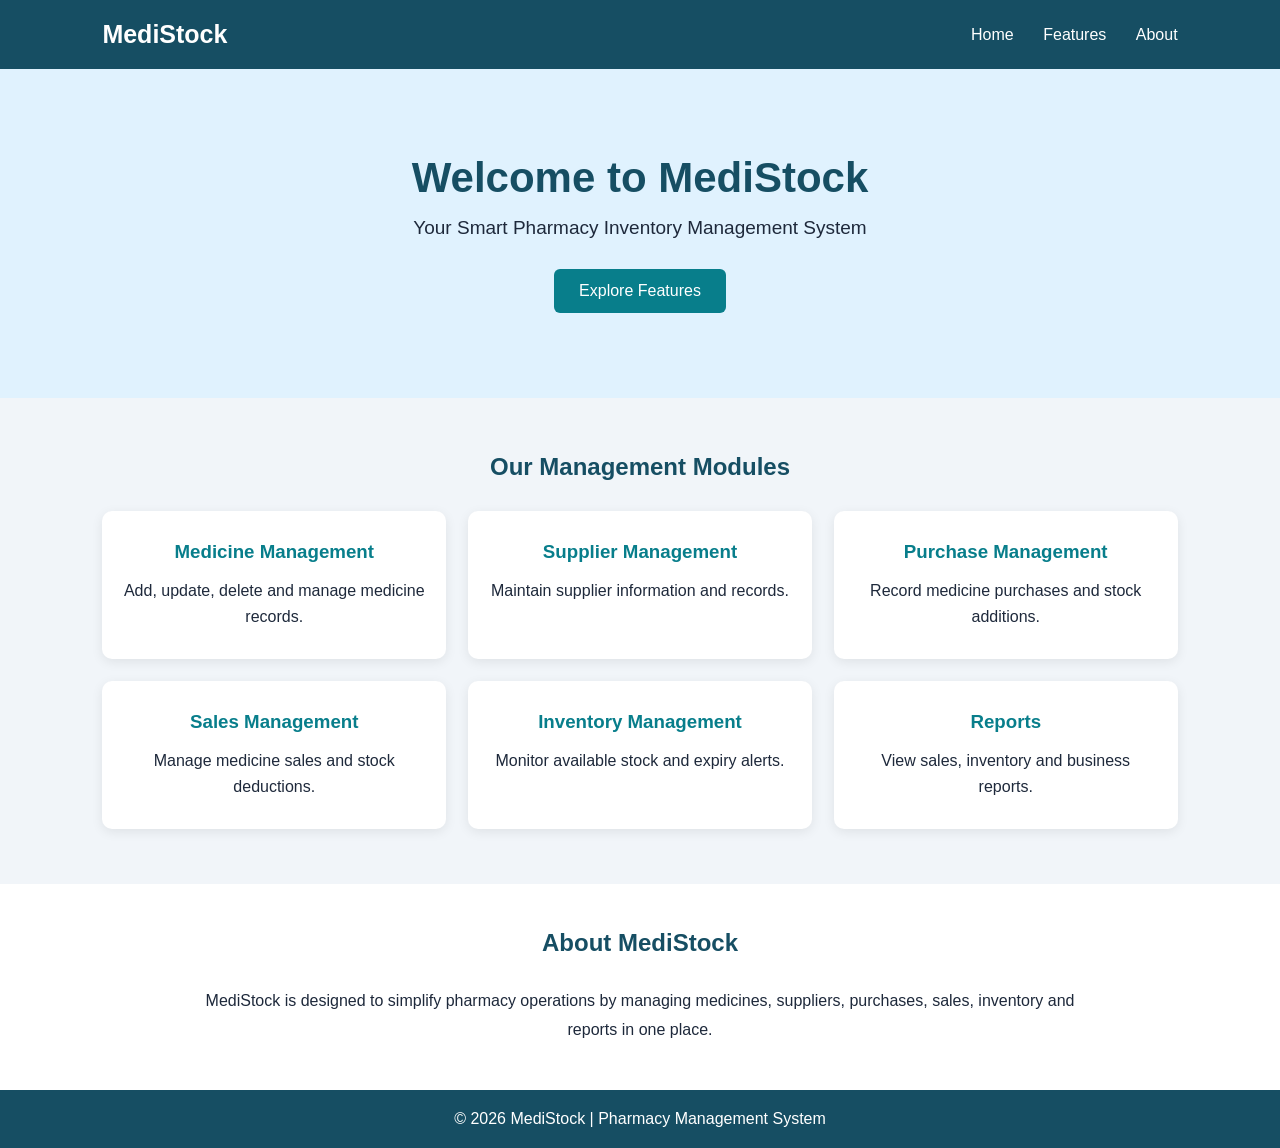
==== webapp/index.html @ b9a1a574 "complete database authentication and Tomcat login integration" ====
<!DOCTYPE html>
<html lang="en">
<head>
    <meta charset="UTF-8">
    <meta name="viewport" content="width=device-width, initial-scale=1.0">
    <title>MediStock | Pharmacy Management</title>
    <link rel="stylesheet" href="style.css">
</head>
<body>

    <header class="navbar">
        <div class="logo">MediStock</div>
        <nav>
            <a href="index.html">Home</a>
            <a href="#features">Features</a>
            <a href="#about">About</a>
        </nav>
    </header>

    <main>
        <section class="hero">
            <h1>Welcome to MediStock</h1>
            <p>Your Smart Pharmacy Inventory Management System</p>
            <a href="#features" class="btn">Explore Features</a>
        </section>

        <section id="features" class="features">
            <h2>Our Management Modules</h2>

            <div class="card-container">

                <div class="card">
                    <h3>Medicine Management</h3>
                    <p>Add, update, delete and manage medicine records.</p>
                </div>

                <div class="card">
                    <h3>Supplier Management</h3>
                    <p>Maintain supplier information and records.</p>
                </div>

                <div class="card">
                    <h3>Purchase Management</h3>
                    <p>Record medicine purchases and stock additions.</p>
                </div>

                <div class="card">
                    <h3>Sales Management</h3>
                    <p>Manage medicine sales and stock deductions.</p>
                </div>

                <div class="card">
                    <h3>Inventory Management</h3>
                    <p>Monitor available stock and expiry alerts.</p>
                </div>

                <div class="card">
                    <h3>Reports</h3>
                    <p>View sales, inventory and business reports.</p>
                </div>

            </div>
        </section>

        <section id="about" class="about">
            <h2>About MediStock</h2>
            <p>
                MediStock is designed to simplify pharmacy operations
                by managing medicines, suppliers, purchases, sales,
                inventory and reports in one place.
            </p>
        </section>
    </main>

    <footer>
        <p>© 2026 MediStock | Pharmacy Management System</p>
    </footer>

</body>
</html>
---- webapp/style.css ----
* {
    margin: 0;
    padding: 0;
    box-sizing: border-box;
}

body {
    font-family: Arial, sans-serif;
    background: #f1f5f9;
    color: #1e293b;
}

.navbar {
    background: #164e63;
    color: white;
    padding: 20px 8%;
    display: flex;
    justify-content: space-between;
    align-items: center;
}

.logo {
    font-size: 25px;
    font-weight: bold;
}

nav a {
    color: white;
    text-decoration: none;
    margin-left: 25px;
}

nav a:hover {
    color: #67e8f9;
}

.hero {
    background: #e0f2fe;
    text-align: center;
    padding: 85px 20px;
}

.hero h1 {
    font-size: 42px;
    color: #164e63;
    margin-bottom: 15px;
}

.hero p {
    font-size: 19px;
    margin-bottom: 30px;
}

.btn {
    display: inline-block;
    background: #087e8b;
    color: white;
    padding: 13px 25px;
    border-radius: 6px;
    text-decoration: none;
}

.btn:hover {
    background: #065f68;
}

.features {
    padding: 55px 8%;
    text-align: center;
}

.features h2,
.about h2 {
    color: #164e63;
    margin-bottom: 30px;
}

.card-container {
    display: grid;
    grid-template-columns: repeat(3, 1fr);
    gap: 22px;
}

.card {
    background: white;
    padding: 30px 20px;
    border-radius: 10px;
    box-shadow: 0 3px 12px rgba(0, 0, 0, 0.08);
}

.card h3 {
    color: #087e8b;
    margin-bottom: 15px;
}

.card p {
    line-height: 1.6;
}

.about {
    text-align: center;
    padding: 45px 15%;
    background: white;
}

.about p {
    line-height: 1.8;
}

footer {
    background: #164e63;
    color: white;
    text-align: center;
    padding: 20px;
}

@media (max-width: 768px) {
    .card-container {
        grid-template-columns: 1fr;
    }

    .navbar {
        flex-direction: column;
        gap: 15px;
    }

    nav a {
        margin: 0 8px;
    }

    .hero h1 {
        font-size: 32px;
    }
}
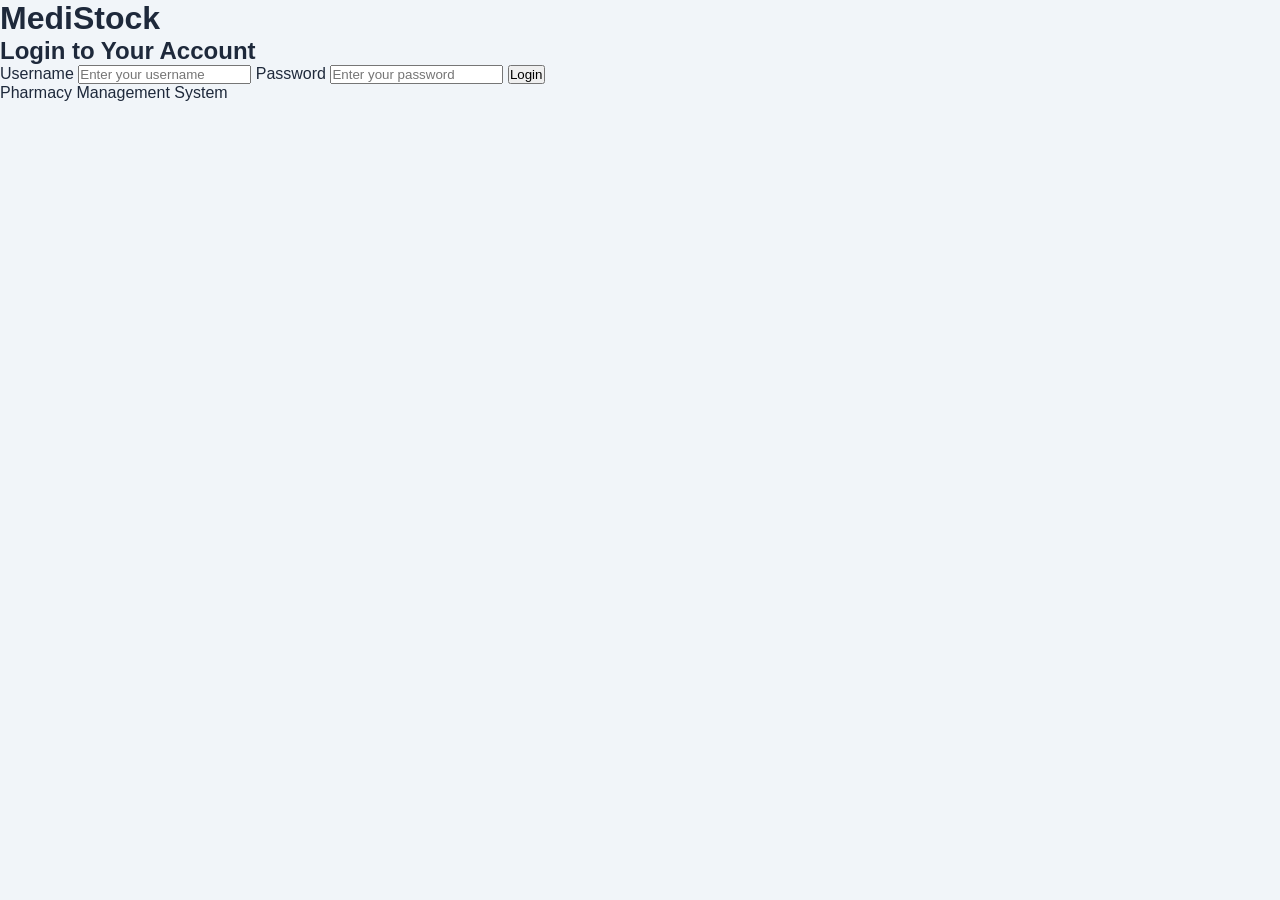
==== commit 2f3ed1ea: "Update login navigation and dashboard flow" ====
--- a/webapp/index.html
+++ b/webapp/index.html
@@ -1,81 +1,11 @@
-
 <!DOCTYPE html>
-<html lang="en">
+<html>
 <head>
     <meta charset="UTF-8">
-    <meta name="viewport" content="width=device-width, initial-scale=1.0">
-    <title>MediStock | Pharmacy Management</title>
-    <link rel="stylesheet" href="style.css">
+    <meta http-equiv="refresh" content="0; URL=login.html">
+    <title>MediStock</title>
 </head>
 <body>
-
-    <header class="navbar">
-        <div class="logo">MediStock</div>
-        <nav>
-            <a href="index.html">Home</a>
-            <a href="#features">Features</a>
-            <a href="#about">About</a>
-        </nav>
-    </header>
-
-    <main>
-        <section class="hero">
-            <h1>Welcome to MediStock</h1>
-            <p>Your Smart Pharmacy Inventory Management System</p>
-            <a href="#features" class="btn">Explore Features</a>
-        </section>
-
-        <section id="features" class="features">
-            <h2>Our Management Modules</h2>
-
-            <div class="card-container">
-
-                <div class="card">
-                    <h3>Medicine Management</h3>
-                    <p>Add, update, delete and manage medicine records.</p>
-                </div>
-
-                <div class="card">
-                    <h3>Supplier Management</h3>
-                    <p>Maintain supplier information and records.</p>
-                </div>
-
-                <div class="card">
-                    <h3>Purchase Management</h3>
-                    <p>Record medicine purchases and stock additions.</p>
-                </div>
-
-                <div class="card">
-                    <h3>Sales Management</h3>
-                    <p>Manage medicine sales and stock deductions.</p>
-                </div>
-
-                <div class="card">
-                    <h3>Inventory Management</h3>
-                    <p>Monitor available stock and expiry alerts.</p>
-                </div>
-
-                <div class="card">
-                    <h3>Reports</h3>
-                    <p>View sales, inventory and business reports.</p>
-                </div>
-
-            </div>
-        </section>
-
-        <section id="about" class="about">
-            <h2>About MediStock</h2>
-            <p>
-                MediStock is designed to simplify pharmacy operations
-                by managing medicines, suppliers, purchases, sales,
-                inventory and reports in one place.
-            </p>
-        </section>
-    </main>
-
-    <footer>
-        <p>© 2026 MediStock | Pharmacy Management System</p>
-    </footer>
-
+    <p>Redirecting to MediStock Login...</p>
 </body>
 </html>
